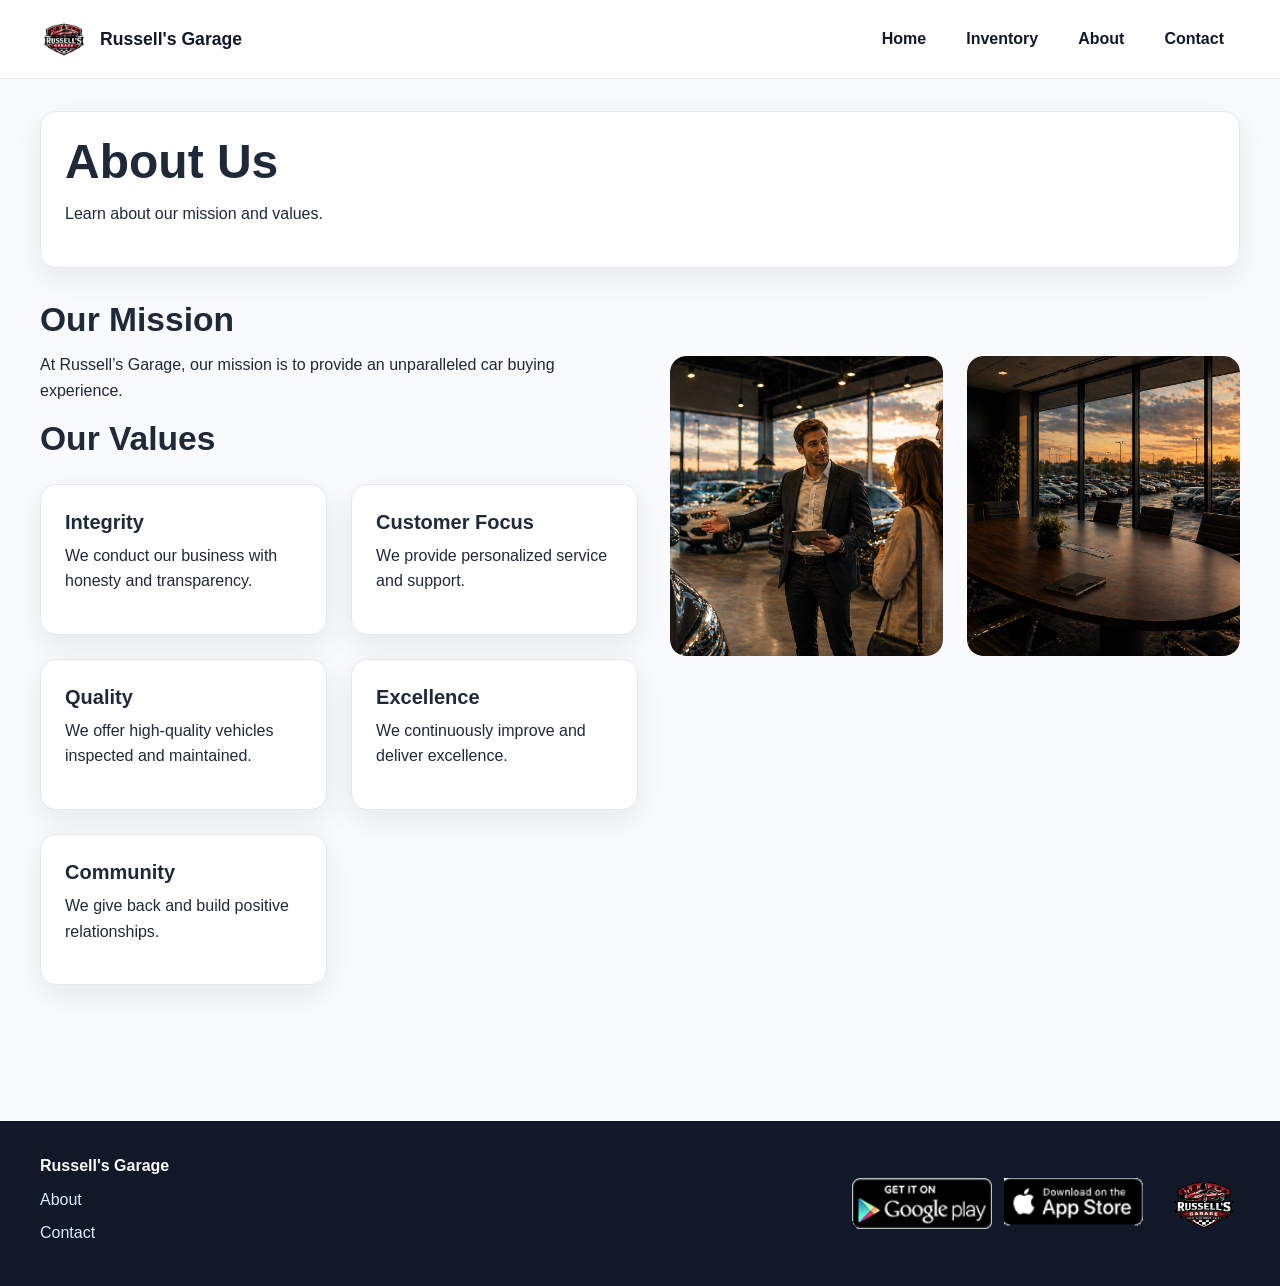
==== about.html @ 24dc9b9a "Deleted extra image" ====
<!DOCTYPE html>
<html lang="en">
<head>
  <meta charset="UTF-8" />
  <meta name="viewport" content="width=device-width, initial-scale=1.0" />
  <title>Russell's Garage | About</title>
  <link rel="stylesheet" href="styles.css" />
</head>
<body>

  <header class="site-header">
    <div class="header-inner">
      <a class="brand" href="index.html">
        <img src="images/logo.png" alt="Russell's Garage logo" />
        <span class="brand-name">Russell's Garage</span>
      </a>

      <nav class="main-nav" aria-label="Main navigation">
        <a href="index.html">Home</a>
        <a href="inventory.html">Inventory</a>
        <a href="about.html">About</a>
        <a href="contact.html">Contact</a>
      </nav>
    </div>
  </header>

  <main class="container">
    <section class="hero" aria-label="About header">
      <div class="card">
        <h1>About Us</h1>
        <p>Learn about our mission and values.</p>
      </div>
    </section>

    <section class="promo" aria-label="About layout">
      <div class="media-right">
        <h2>Our Mission</h2>
        <p>
          At Russell’s Garage, our mission is to provide an unparalleled car buying experience.
        </p>

        <h2>Our Values</h2>
        <div class="grid-two" aria-label="Values list">
          <section class="card">
            <h3>Integrity</h3>
            <p>We conduct our business with honesty and transparency.</p>
          </section>

          <section class="card">
            <h3>Customer Focus</h3>
            <p>We provide personalized service and support.</p>
          </section>

          <section class="card">
            <h3>Quality</h3>
            <p>We offer high-quality vehicles inspected and maintained.</p>
          </section>

          <section class="card">
            <h3>Excellence</h3>
            <p>We continuously improve and deliver excellence.</p>
          </section>

          <section class="card">
            <h3>Community</h3>
            <p>We give back and build positive relationships.</p>
          </section>
        </div>
      </div>

<section class="gallery" aria-label="About images">
  <div class="grid-two">

    <div class="gallery-item">
      <img src="images/about-1.jpg" alt="Office meeting room" />
    </div>

    <div class="gallery-item">
      <img src="images/about-2.jpg" alt="Team showing car to customer" />
    </div>

  </div>
</section>

  </main>

  <footer class="site-footer">
    <div class="container footer-inner">
      <div class="footer-left">
        <h4>Russell's Garage</h4>
        <p><a href="about.html">About</a></p>
        <p><a href="contact.html">Contact</a></p>
      </div>

      <div class="store-badges" aria-label="App store badges">
        <img src="images/google-play.png" alt="Get it on Google Play" />
        <img src="images/app-store.png" alt="Download on the App Store" />
      </div>

      <div class="footer-right">
        <img class="footer-logo" src="images/logo.png" alt="Russell's Garage logo" />
      </div>
    </div>
  </footer>

</body>
</html>
---- styles.css ----
/* =========================
   RESET / BASE
========================= */
*,
*::before,
*::after {
  box-sizing: border-box;
}

html {
  font-size: 16px;
  -webkit-text-size-adjust: 100%;
}

body {
  margin: 0;
  font-family: Arial, Helvetica, sans-serif;
  line-height: 1.6;
  color: #1f2937;
  background: #f8fafc;
}

img {
  display: block;
  max-width: 100%;
  height: auto;
}

a {
  color: inherit;
  text-decoration: none;
}

:root {
  --container: 1200px;
  --space-xs: 0.5rem;
  --space-sm: 0.75rem;
  --space-md: 1rem;
  --space-lg: 1.5rem;
  --space-xl: 2rem;
  --space-2xl: 3rem;

  --radius: 16px;
  --shadow: 0 10px 30px rgba(0, 0, 0, 0.08);

  --bg: #f8fafc;
  --surface: #ffffff;
  --text: #1f2937;
  --muted: #6b7280;
  --border: #e5e7eb;
  --brand: #111827;
  --accent: #2563eb;
}

.container {
  width: min(100% - 2rem, var(--container));
  margin-inline: auto;
}

body,
main,
section,
div,
header,
footer,
nav {
  min-width: 0;
}

/* =========================
   TYPOGRAPHY
========================= */
h1,
h2,
h3,
h4,
p {
  margin-top: 0;
}

h1 {
  font-size: clamp(2rem, 4vw, 3rem);
  line-height: 1.1;
  margin-bottom: 0.75rem;
}

h2 {
  font-size: clamp(1.5rem, 3vw, 2.1rem);
  line-height: 1.2;
  margin-bottom: 0.75rem;
}

h3 {
  font-size: clamp(1.125rem, 2vw, 1.25rem);
  line-height: 1.3;
  margin-bottom: 0.5rem;
}

p {
  font-size: clamp(1rem, 1.2vw, 1.05rem);
  color: var(--text);
}

/* =========================
   HEADER / NAV
========================= */
.site-header {
  position: sticky;
  top: 0;
  z-index: 100;
  background: rgba(255, 255, 255, 0.95);
  backdrop-filter: blur(10px);
  border-bottom: 1px solid var(--border);
}

.header-inner {
  width: min(100% - 2rem, var(--container));
  margin-inline: auto;
  display: flex;
  align-items: center;
  justify-content: space-between;
  gap: 1rem;
  padding: 0.9rem 0;
  flex-wrap: wrap;
}

.brand {
  display: inline-flex;
  align-items: center;
  gap: 0.75rem;
  min-width: 0;
}

.brand img {
  width: 48px;
  height: 48px;
  object-fit: contain;
  flex-shrink: 0;
}

.brand-name {
  font-size: 1.1rem;
  font-weight: 700;
  color: var(--brand);
  white-space: nowrap;
}

.main-nav {
  display: flex;
  align-items: center;
  justify-content: flex-end;
  gap: 0.5rem;
  flex-wrap: wrap;
}

.main-nav a {
  display: inline-flex;
  align-items: center;
  justify-content: center;
  min-height: 44px;
  padding: 0.75rem 1rem;
  border-radius: 999px;
  color: var(--brand);
  font-weight: 600;
  transition: background 0.2s ease, color 0.2s ease;
}

.main-nav a:hover,
.main-nav a:focus-visible {
  background: #eef2ff;
  color: var(--accent);
  outline: none;
}

/* =========================
   MAIN SECTIONS
========================= */
main.container {
  padding-block: var(--space-xl);
}

.hero {
  margin-bottom: var(--space-xl);
}

.card {
  background: var(--surface);
  border: 1px solid var(--border);
  border-radius: var(--radius);
  box-shadow: var(--shadow);
  padding: clamp(1rem, 2vw, 1.5rem);
}

.promo {
  display: grid;
  grid-template-columns: 1.05fr 1fr;
  gap: var(--space-xl);
  align-items: start;
  margin-bottom: var(--space-xl);
}

.media-left,
.media-right {
  min-width: 0;
}

.gallery {
  margin-top: var(--space-xl);
}

.gallery-item {
  overflow: hidden;
  border-radius: var(--radius);
}

.quote-box {
  background: var(--surface);
  border: 1px solid var(--border);
  border-radius: var(--radius);
  box-shadow: var(--shadow);
  padding: clamp(1rem, 2vw, 1.5rem);
  margin: 0 auto var(--space-xl);
  max-width: 700px;
  text-align: center;
}

.quote-box p {
  margin-bottom: 1rem;
  color: var(--text);
}

.quote-box button {
  min-height: 48px;
  padding: 0.9rem 1.25rem;
  border: none;
  border-radius: 999px;
  background: var(--brand);
  color: #fff;
  font-weight: 700;
  cursor: pointer;
  transition: transform 0.2s ease, opacity 0.2s ease;
}

.quote-box button:hover,
.quote-box button:focus-visible {
  opacity: 0.92;
  transform: translateY(-1px);
  outline: none;
}

.media-left img,
.gallery-item img {
  width: 100%;
  border-radius: var(--radius);
  object-fit: cover;
  box-shadow: var(--shadow);
}

.grid-two {
  display: grid;
  grid-template-columns: repeat(2, minmax(0, 1fr));
  gap: var(--space-lg);
  margin-block: var(--space-lg);
}

.gallery {
  margin-top: var(--space-xl);
}

.gallery-item {
  overflow: hidden;
  border-radius: var(--radius);
}

/* =========================
   BUTTONS
========================= */
.button-row {
  display: flex;
  flex-wrap: wrap;
  gap: 0.75rem;
  margin-top: 1.25rem;
}

.btn {
  display: inline-flex;
  align-items: center;
  justify-content: center;
  min-height: 48px;
  padding: 0.9rem 1.25rem;
  border-radius: 999px;
  background: var(--brand);
  color: #fff;
  font-weight: 700;
  border: none;
  transition: transform 0.2s ease, opacity 0.2s ease;
}

.btn:hover,
.btn:focus-visible {
  opacity: 0.92;
  transform: translateY(-1px);
  outline: none;
}

/* =========================
   FOOTER
========================= */
.site-footer {
  background: #111827;
  color: #f9fafb;
  margin-top: var(--space-2xl);
}

.footer-inner {
  display: grid;
  grid-template-columns: 1fr auto auto;
  gap: var(--space-lg);
  align-items: center;
  padding: var(--space-xl) 0;
}

.footer-left h4,
.footer-left p {
  color: #f9fafb;
  margin-bottom: 0.5rem;
}

.footer-left a {
  color: #dbeafe;
}

.store-badges {
  display: flex;
  flex-wrap: wrap;
  gap: 0.75rem;
  justify-content: center;
}

.store-badges img {
  width: 140px;
  max-width: 100%;
  height: auto;
}

.footer-right {
  display: flex;
  justify-content: flex-end;
}

.footer-logo {
  width: 72px;
  height: 72px;
  object-fit: contain;
}

/* =========================
   TABLET
========================= */
@media (max-width: 900px) {
  .promo {
    grid-template-columns: 1fr;
  }

  .grid-two {
    grid-template-columns: 1fr;
  }

  .footer-inner {
    grid-template-columns: 1fr;
    text-align: center;
  }

  .footer-right {
    justify-content: center;
  }
}

/* =========================
   MOBILE
========================= */
@media (max-width: 640px) {
  .header-inner {
    align-items: stretch;
  }

  .brand {
    justify-content: center;
  }

  .brand-name {
    white-space: normal;
    text-align: center;
  }

  .main-nav {
    width: 100%;
    justify-content: center;
    gap: 0.5rem;
  }

  .main-nav a {
    flex: 1 1 calc(50% - 0.5rem);
    min-width: 120px;
    text-align: center;
    padding: 0.85rem 0.75rem;
  }

  main.container {
    padding-block: 1.25rem;
  }

  .hero {
    margin-bottom: 1.25rem;
  }

  .card {
    padding: 1rem;
  }

  .button-row {
    flex-direction: column;
  }

  .btn {
    width: 100%;
  }

  .store-badges {
    flex-direction: column;
    align-items: center;
  }

  .store-badges img {
    width: min(180px, 100%);
  }
}

/* =========================
   VERY SMALL DEVICES
========================= */
@media (max-width: 380px) {
  .container,
  .header-inner {
    width: min(100% - 1rem, var(--container));
  }

  h1 {
    font-size: 1.75rem;
  }

  .main-nav a {
    flex: 1 1 100%;
  }
}
.contact-grid {
  display: grid;
  grid-template-columns: 1.2fr 0.8fr;
  gap: var(--space-xl);
  align-items: start;
  padding-block: var(--space-xl);
}

.contact-left,
.contact-right {
  min-width: 0;
}

.contact-left form {
  display: grid;
  gap: var(--space-md);
}

.contact-left label {
  display: grid;
  gap: 0.5rem;
  font-weight: 600;
  color: var(--brand);
}

.contact-left input,
.contact-left textarea {
  width: 100%;
  padding: 0.9rem 1rem;
  border: 1px solid var(--border);
  border-radius: 12px;
  background: var(--surface);
  color: var(--text);
  font: inherit;
}

.contact-left textarea {
  resize: vertical;
  min-height: 140px;
}

.contact-left input:focus,
.contact-left textarea:focus {
  outline: 2px solid #dbeafe;
  outline-offset: 2px;
}

.map-placeholder {
  margin-top: var(--space-lg);
  min-height: 220px;
  border: 1px dashed var(--border);
  border-radius: var(--radius);
  display: grid;
  place-items: center;
  background: #f1f5f9;
  color: var(--muted);
  font-weight: 600;
  text-align: center;
  padding: 1rem;
}

@media (max-width: 900px) {
  .contact-grid {
    grid-template-columns: 1fr;
  }
}

@media (max-width: 640px) {
  .contact-grid {
    gap: var(--space-lg);
    padding-block: 1.25rem;
  }

  .contact-left .btn {
    width: 100%;
  }
}


/* Popup background overlay */
.popup-overlay {
  position: fixed;
  top: 0;
  left: 0;
  width: 100%;
  height: 100%;
  background: rgba(0, 0, 0, 0.6);

  /* Hidden by default */
  display: none;

  /* Center popup */
  justify-content: center;
  align-items: center;
}

/* Popup box styling */
.popup-box {
  background: white;
  padding: 1.5rem;
  border-radius: 16px;
}

/* When popup is active */
.popup-overlay.show {
  display: flex;
}

/*About Us Images */
.gallery-item img {
  width: 100%;
  height: 300px;       /* makes both same height */
  object-fit: cover;   /* prevents stretching */
}
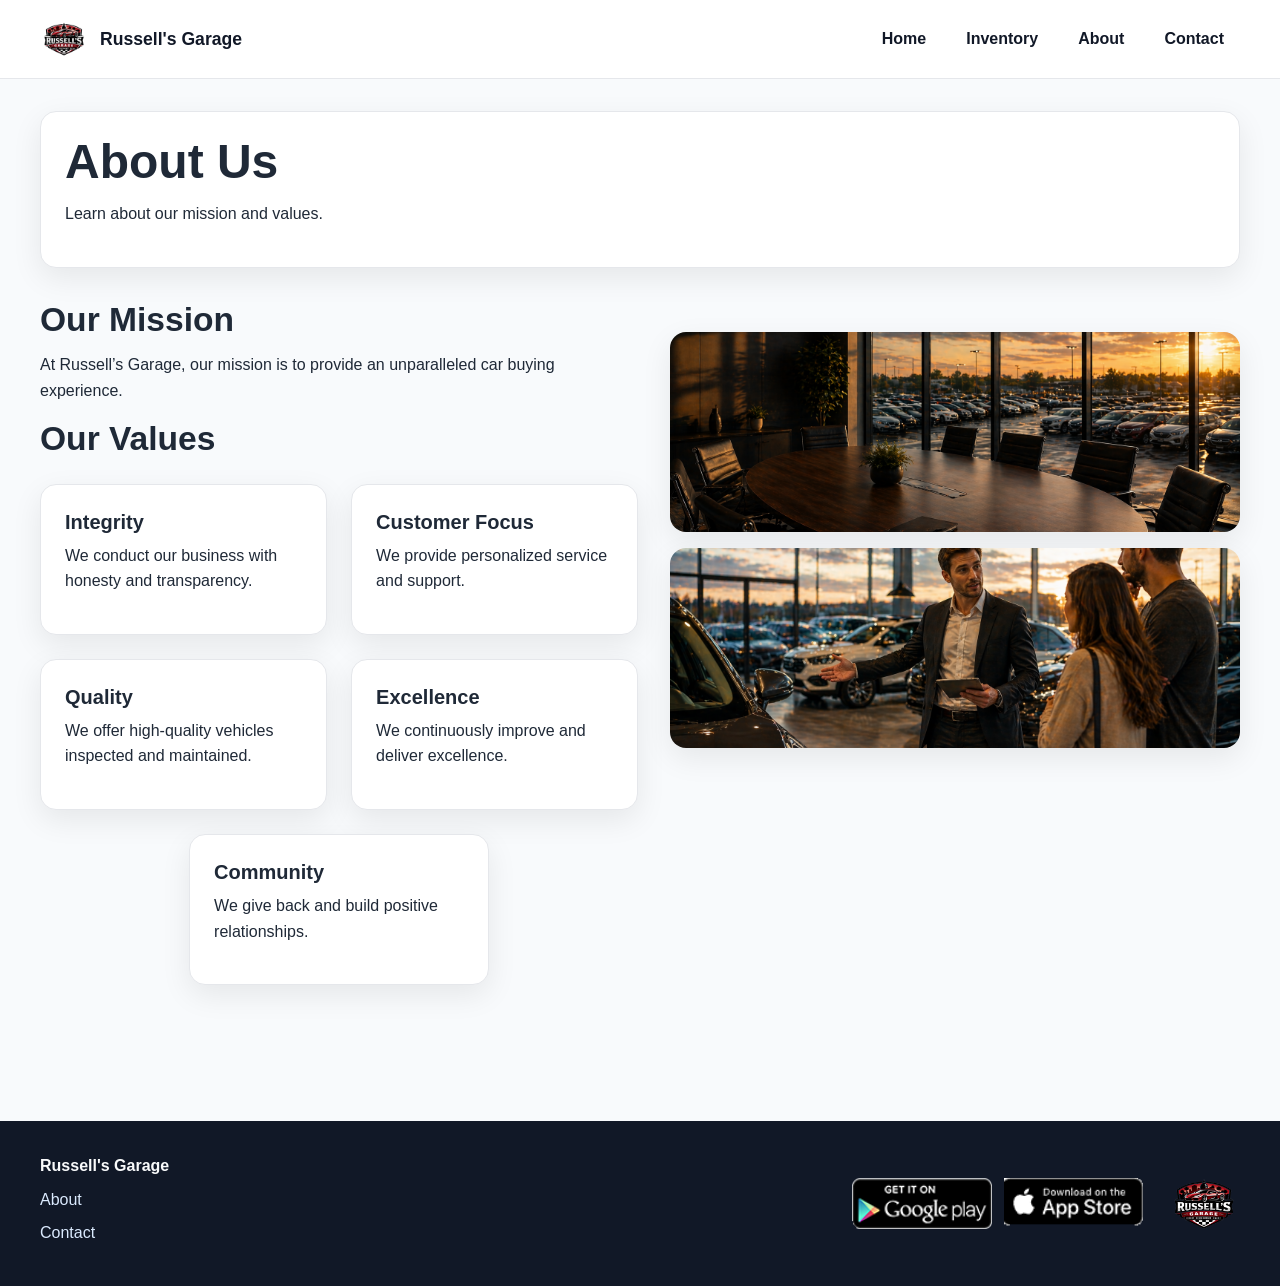
==== commit 97751b2e: "About Us images centered + centered community box" ====
--- a/about.html
+++ b/about.html
@@ -69,15 +69,12 @@
       </div>
 
 <section class="gallery" aria-label="About images">
-  <div class="grid-two">
+ <div class="media-left about-images">
+  <img src="images/about-2.jpg" alt="Sales rep showing car" />
+  <img src="images/about-1.jpg" alt="Office meeting room" />
+</div>
 
-    <div class="gallery-item">
-      <img src="images/about-1.jpg" alt="Office meeting room" />
-    </div>
-
-    <div class="gallery-item">
-      <img src="images/about-2.jpg" alt="Team showing car to customer" />
-    </div>
+    
 
   </div>
 </section>
--- a/styles.css
+++ b/styles.css
@@ -562,8 +562,22 @@
 }
 
 /*About Us Images */
-.gallery-item img {
+.about-images {
+  display: flex;
+  flex-direction: column;
+  gap: 1rem;
+}
+
+.about-images img {
   width: 100%;
-  height: 300px;       /* makes both same height */
-  object-fit: cover;   /* prevents stretching */
-}+  height: 200px;
+  object-fit: cover;
+  border-radius: var(--radius);
+}
+
+.grid-two section:last-child {
+  grid-column: 1 / -1;   /* span full width */
+  justify-self: center;  /* center it */
+  max-width: 300px;
+}
+
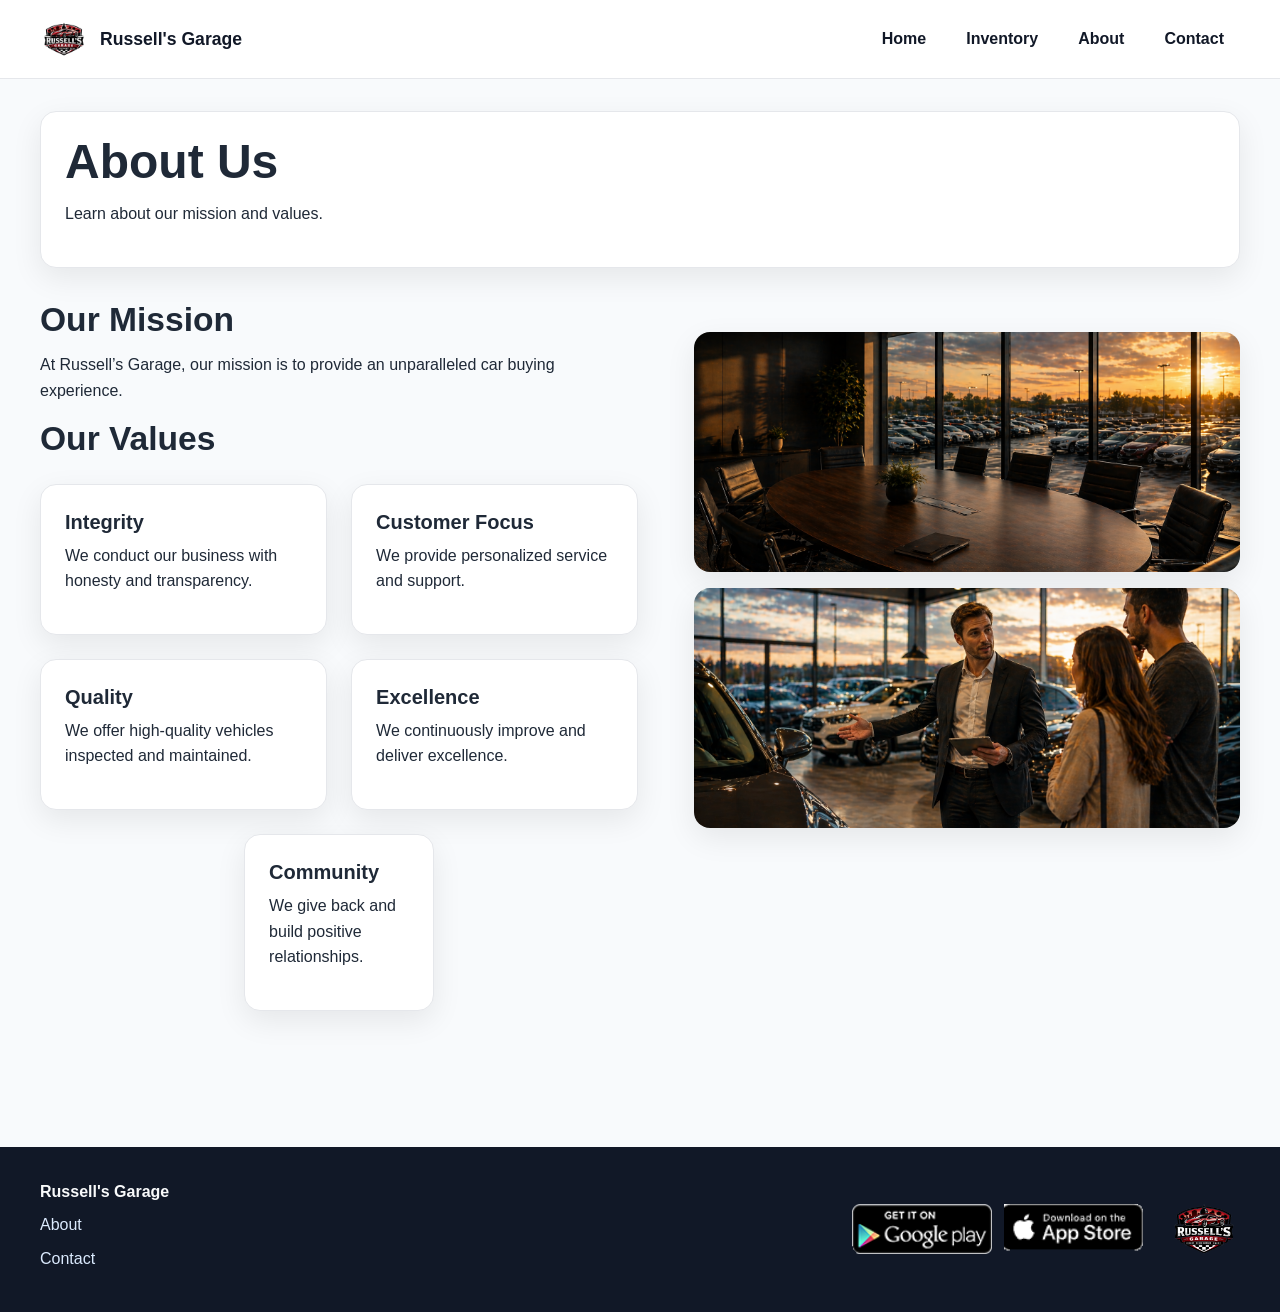
==== commit c64adb7d: "Actual Style Fix for About Us" ====
--- a/about.html
+++ b/about.html
@@ -61,7 +61,7 @@
             <p>We continuously improve and deliver excellence.</p>
           </section>
 
-          <section class="card">
+          <section class="card community-card">
             <h3>Community</h3>
             <p>We give back and build positive relationships.</p>
           </section>
--- a/styles.css
+++ b/styles.css
@@ -566,18 +566,19 @@
   display: flex;
   flex-direction: column;
   gap: 1rem;
+  margin-left: 1.5rem;
 }
 
 .about-images img {
   width: 100%;
-  height: 200px;
+  height: 240px;
   object-fit: cover;
   border-radius: var(--radius);
 }
 
-.grid-two section:last-child {
-  grid-column: 1 / -1;   /* span full width */
-  justify-self: center;  /* center it */
-  max-width: 300px;
-}
-
+.community-card {
+  grid-column: 1 / -1;
+  justify-self: center;
+  width: 100%;
+  max-width: 190px;
+}
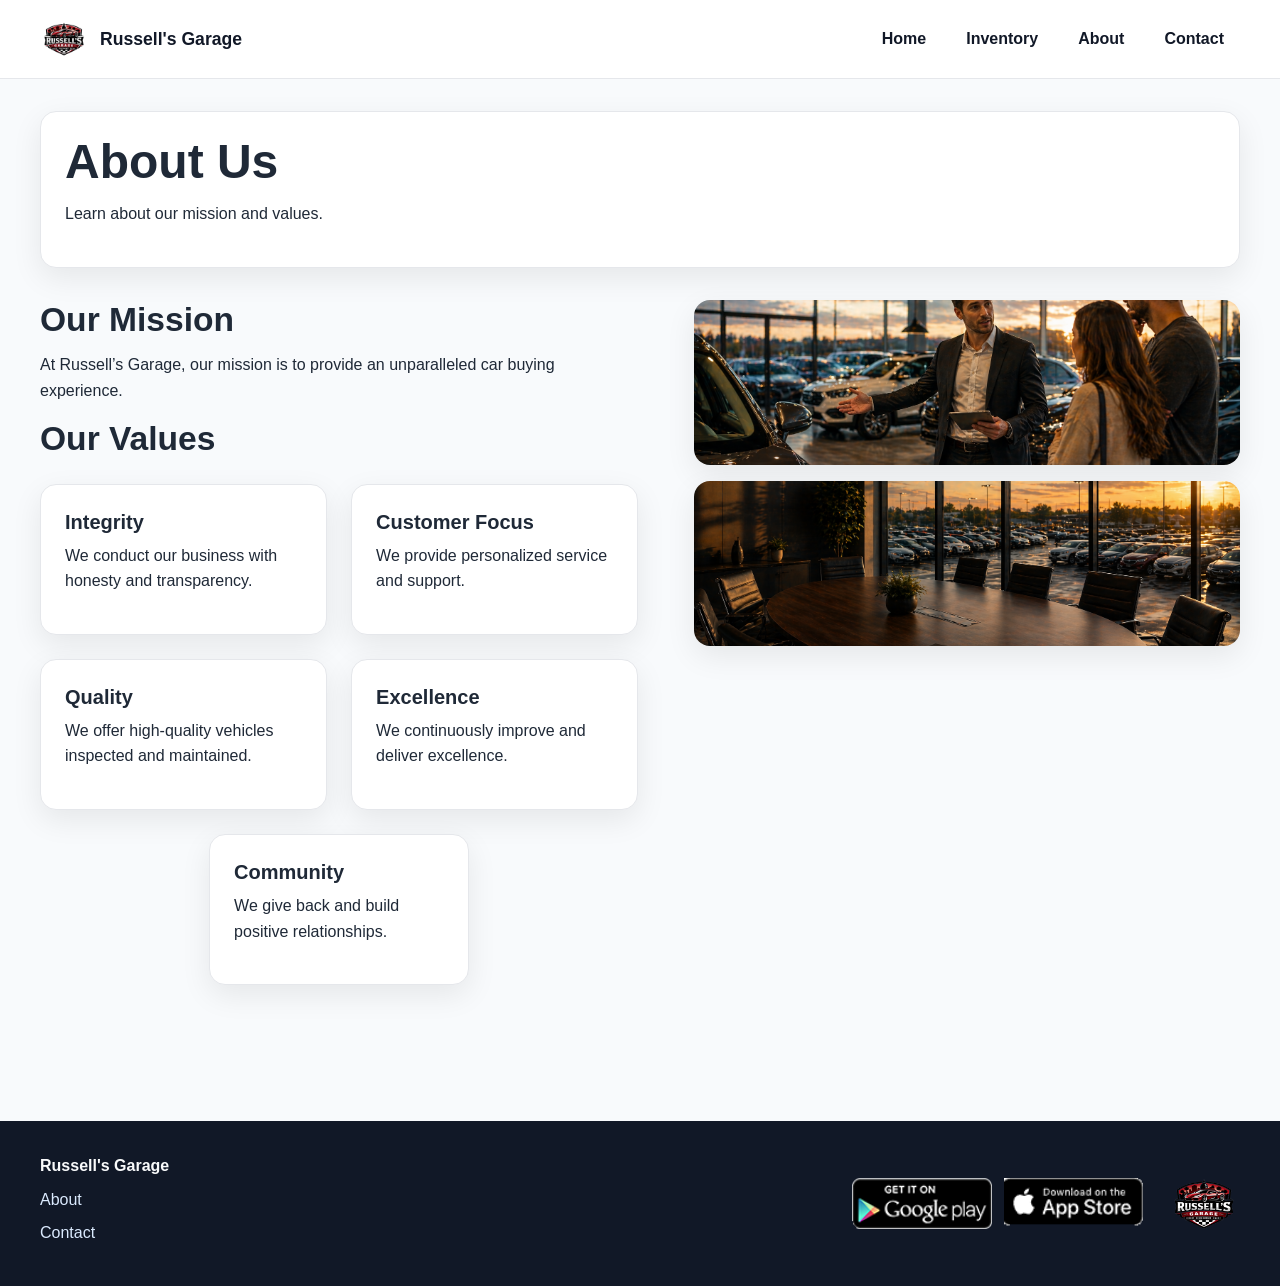
==== commit 92d4ca25: "FINAL FINAL FINAL fix" ====
--- a/about.html
+++ b/about.html
@@ -32,50 +32,46 @@
       </div>
     </section>
 
-    <section class="promo" aria-label="About layout">
-      <div class="media-right">
-        <h2>Our Mission</h2>
-        <p>
-          At Russell’s Garage, our mission is to provide an unparalleled car buying experience.
-        </p>
+<section class="promo about-promo" aria-label="About layout">
+  <div class="media-right">
+    <h2>Our Mission</h2>
+    <p>
+      At Russell’s Garage, our mission is to provide an unparalleled car buying
+      experience.
+    </p>
 
-        <h2>Our Values</h2>
-        <div class="grid-two" aria-label="Values list">
-          <section class="card">
-            <h3>Integrity</h3>
-            <p>We conduct our business with honesty and transparency.</p>
-          </section>
+    <h2>Our Values</h2>
+    <div class="grid-two" aria-label="Values list">
+      <section class="card">
+        <h3>Integrity</h3>
+        <p>We conduct our business with honesty and transparency.</p>
+      </section>
 
-          <section class="card">
-            <h3>Customer Focus</h3>
-            <p>We provide personalized service and support.</p>
-          </section>
+      <section class="card">
+        <h3>Customer Focus</h3>
+        <p>We provide personalized service and support.</p>
+      </section>
 
-          <section class="card">
-            <h3>Quality</h3>
-            <p>We offer high-quality vehicles inspected and maintained.</p>
-          </section>
+      <section class="card">
+        <h3>Quality</h3>
+        <p>We offer high-quality vehicles inspected and maintained.</p>
+      </section>
 
-          <section class="card">
-            <h3>Excellence</h3>
-            <p>We continuously improve and deliver excellence.</p>
-          </section>
+      <section class="card">
+        <h3>Excellence</h3>
+        <p>We continuously improve and deliver excellence.</p>
+      </section>
 
-          <section class="card community-card">
-            <h3>Community</h3>
-            <p>We give back and build positive relationships.</p>
-          </section>
-        </div>
-      </div>
+      <section class="card community-card">
+        <h3>Community</h3>
+        <p>We give back and build positive relationships.</p>
+      </section>
+    </div>
+  </div>
 
-<section class="gallery" aria-label="About images">
- <div class="media-left about-images">
-  <img src="images/about-2.jpg" alt="Sales rep showing car" />
-  <img src="images/about-1.jpg" alt="Office meeting room" />
-</div>
-
-    
-
+  <div class="media-left about-images">
+    <img src="images/about-1.jpg" alt="Office meeting room overlooking car lot" />
+    <img src="images/about-2.jpg" alt="Sales representative showing a car to customers" />
   </div>
 </section>
 
--- a/styles.css
+++ b/styles.css
@@ -195,7 +195,7 @@
   display: grid;
   grid-template-columns: 1.05fr 1fr;
   gap: var(--space-xl);
-  align-items: start;
+  align-items: stretch;
   margin-bottom: var(--space-xl);
 }
 
@@ -561,7 +561,11 @@
   display: flex;
 }
 
-/*About Us Images */
+/* ABOUT PAGE */
+.about-promo {
+  align-items: start;
+}
+
 .about-images {
   display: flex;
   flex-direction: column;
@@ -571,14 +575,16 @@
 
 .about-images img {
   width: 100%;
-  height: 240px;
+  height: 165px;
   object-fit: cover;
   border-radius: var(--radius);
+  box-shadow: var(--shadow);
+  display: block;
 }
 
 .community-card {
   grid-column: 1 / -1;
   justify-self: center;
   width: 100%;
-  max-width: 190px;
+  max-width: 260px;
 }
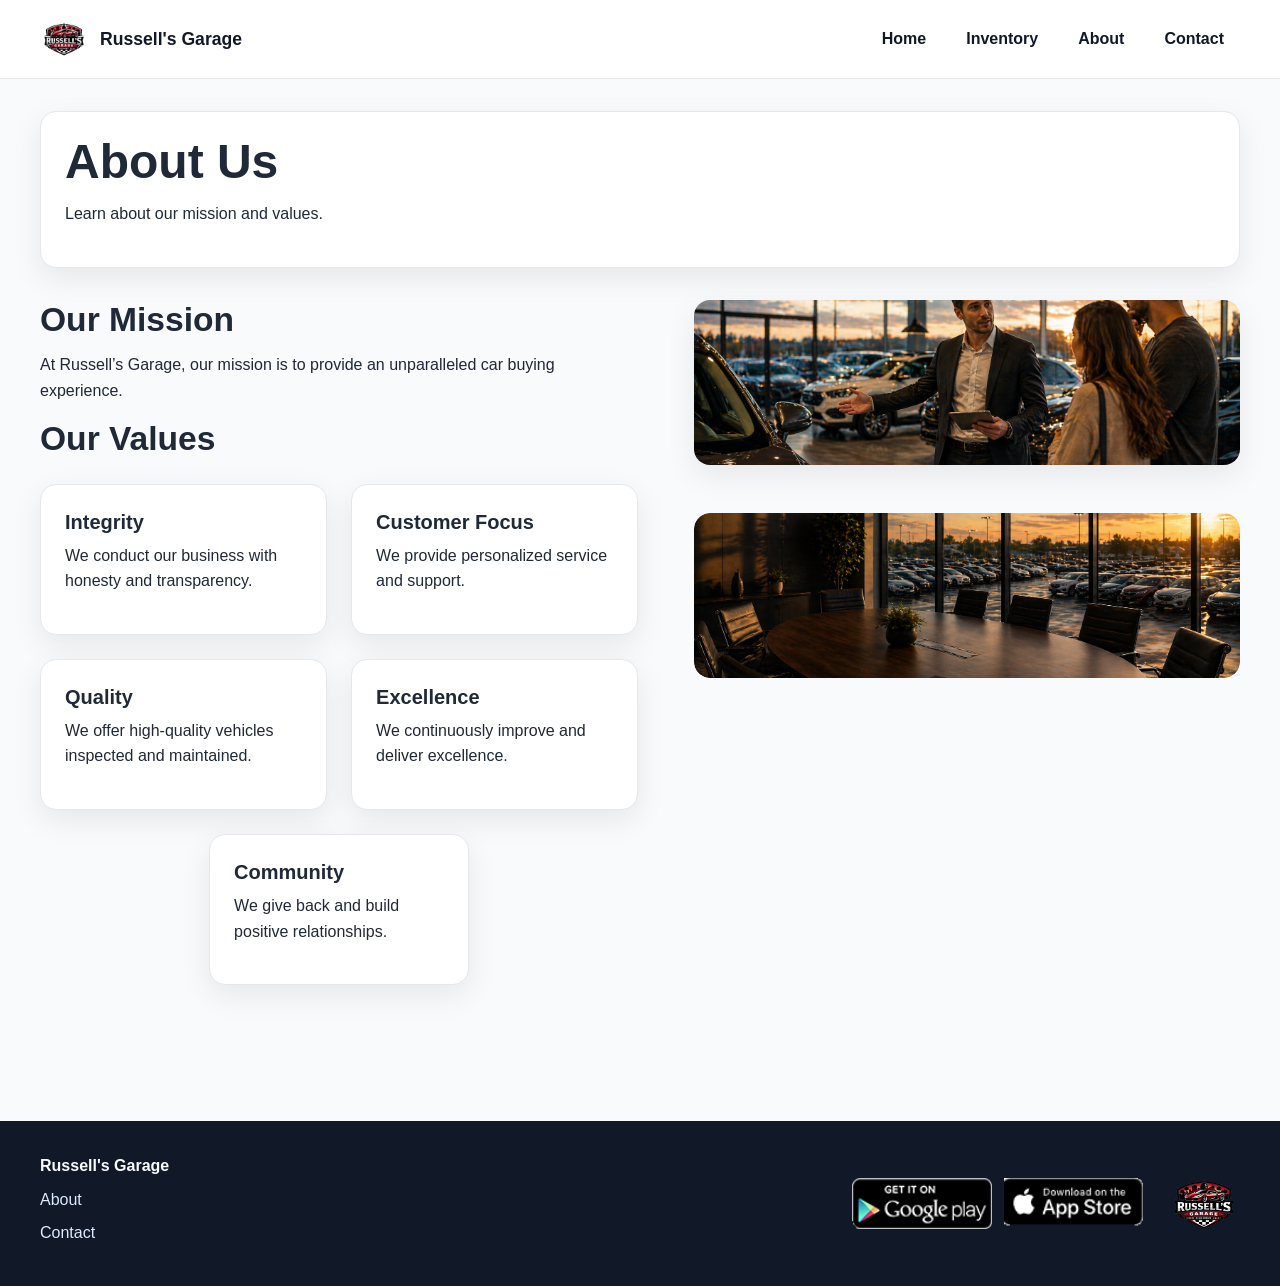
==== commit 7649f2aa: "Final 4 Fix" ====
--- a/about.html
+++ b/about.html
@@ -71,7 +71,11 @@
 
   <div class="media-left about-images">
     <img src="images/about-1.jpg" alt="Office meeting room overlooking car lot" />
-    <img src="images/about-2.jpg" alt="Sales representative showing a car to customers" />
+    <section class="gallery" aria-label="Team photo">
+  <div class="gallery-item">
+    <img src="images/about-2.jpg" alt="Team member smiling" />
+  </div>
+</section>
   </div>
 </section>
 
--- a/styles.css
+++ b/styles.css
@@ -5,6 +5,21 @@
 *::before,
 *::after {
   box-sizing: border-box;
+}
+
+html,
+body {
+  min-height: 100%;
+}
+
+body {
+  min-height: 100vh;
+  display: flex;
+  flex-direction: column;
+}
+
+main {
+  flex: 1;
 }
 
 html {
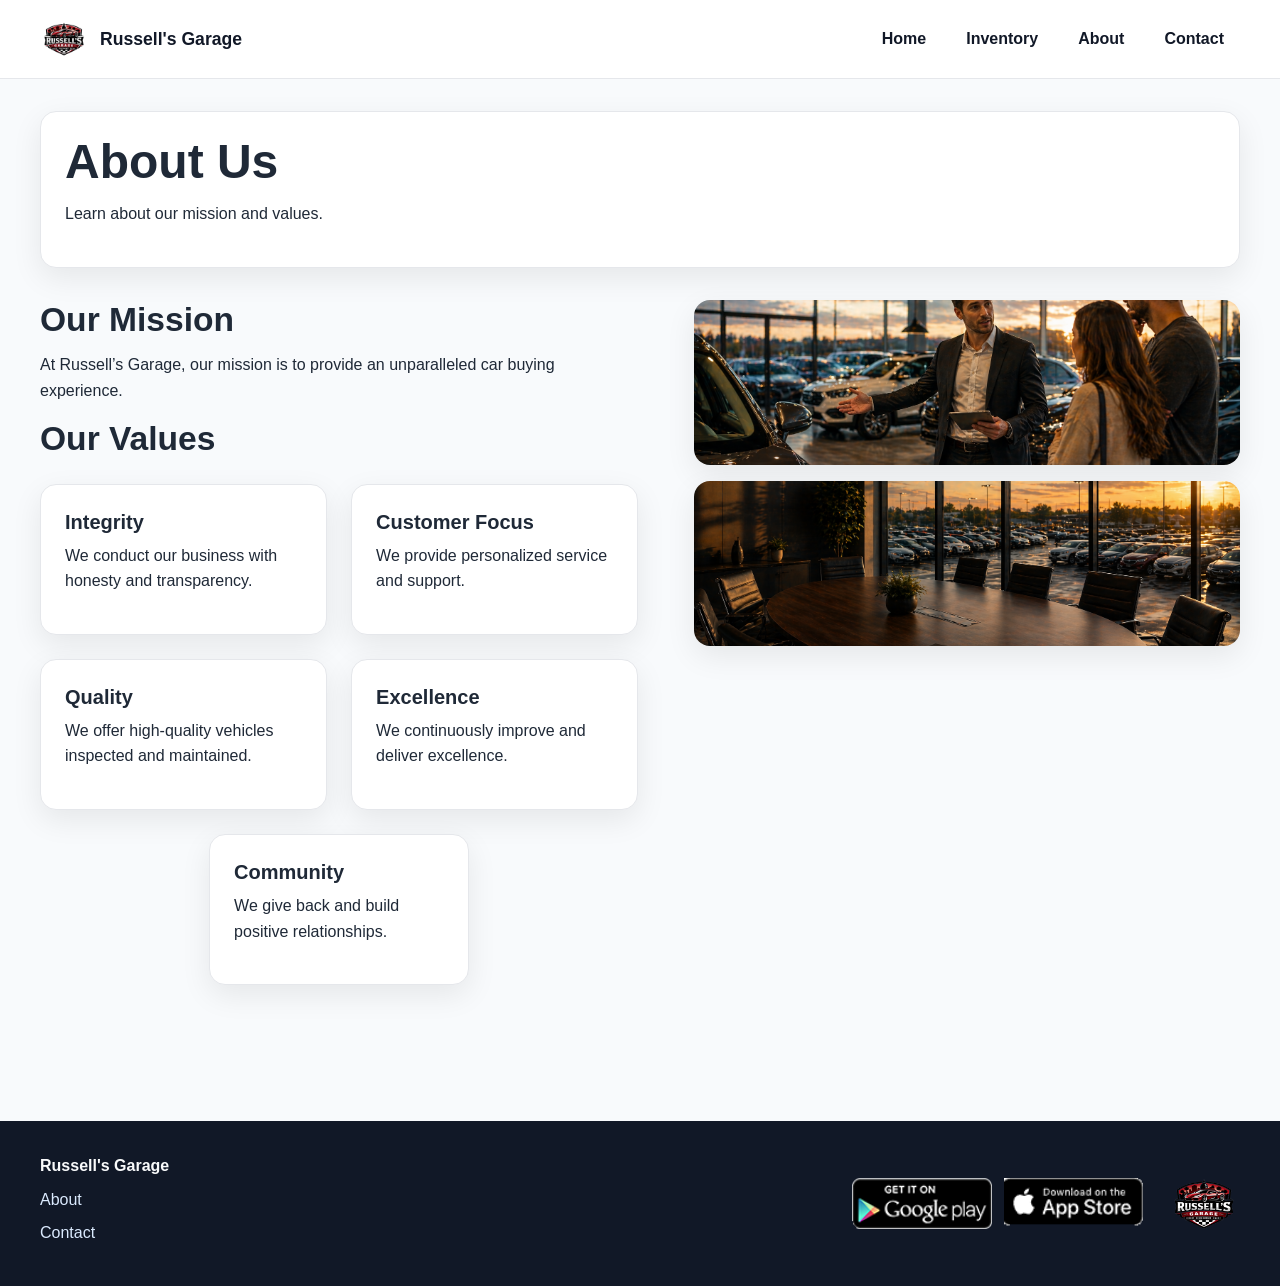
==== commit 300292ad: "Final 5 Fix" ====
--- a/about.html
+++ b/about.html
@@ -31,7 +31,6 @@
         <p>Learn about our mission and values.</p>
       </div>
     </section>
-
 <section class="promo about-promo" aria-label="About layout">
   <div class="media-right">
     <h2>Our Mission</h2>
@@ -71,11 +70,7 @@
 
   <div class="media-left about-images">
     <img src="images/about-1.jpg" alt="Office meeting room overlooking car lot" />
-    <section class="gallery" aria-label="Team photo">
-  <div class="gallery-item">
-    <img src="images/about-2.jpg" alt="Team member smiling" />
-  </div>
-</section>
+    <img src="images/about-2.jpg" alt="Sales representative showing a car to customers" />
   </div>
 </section>
 
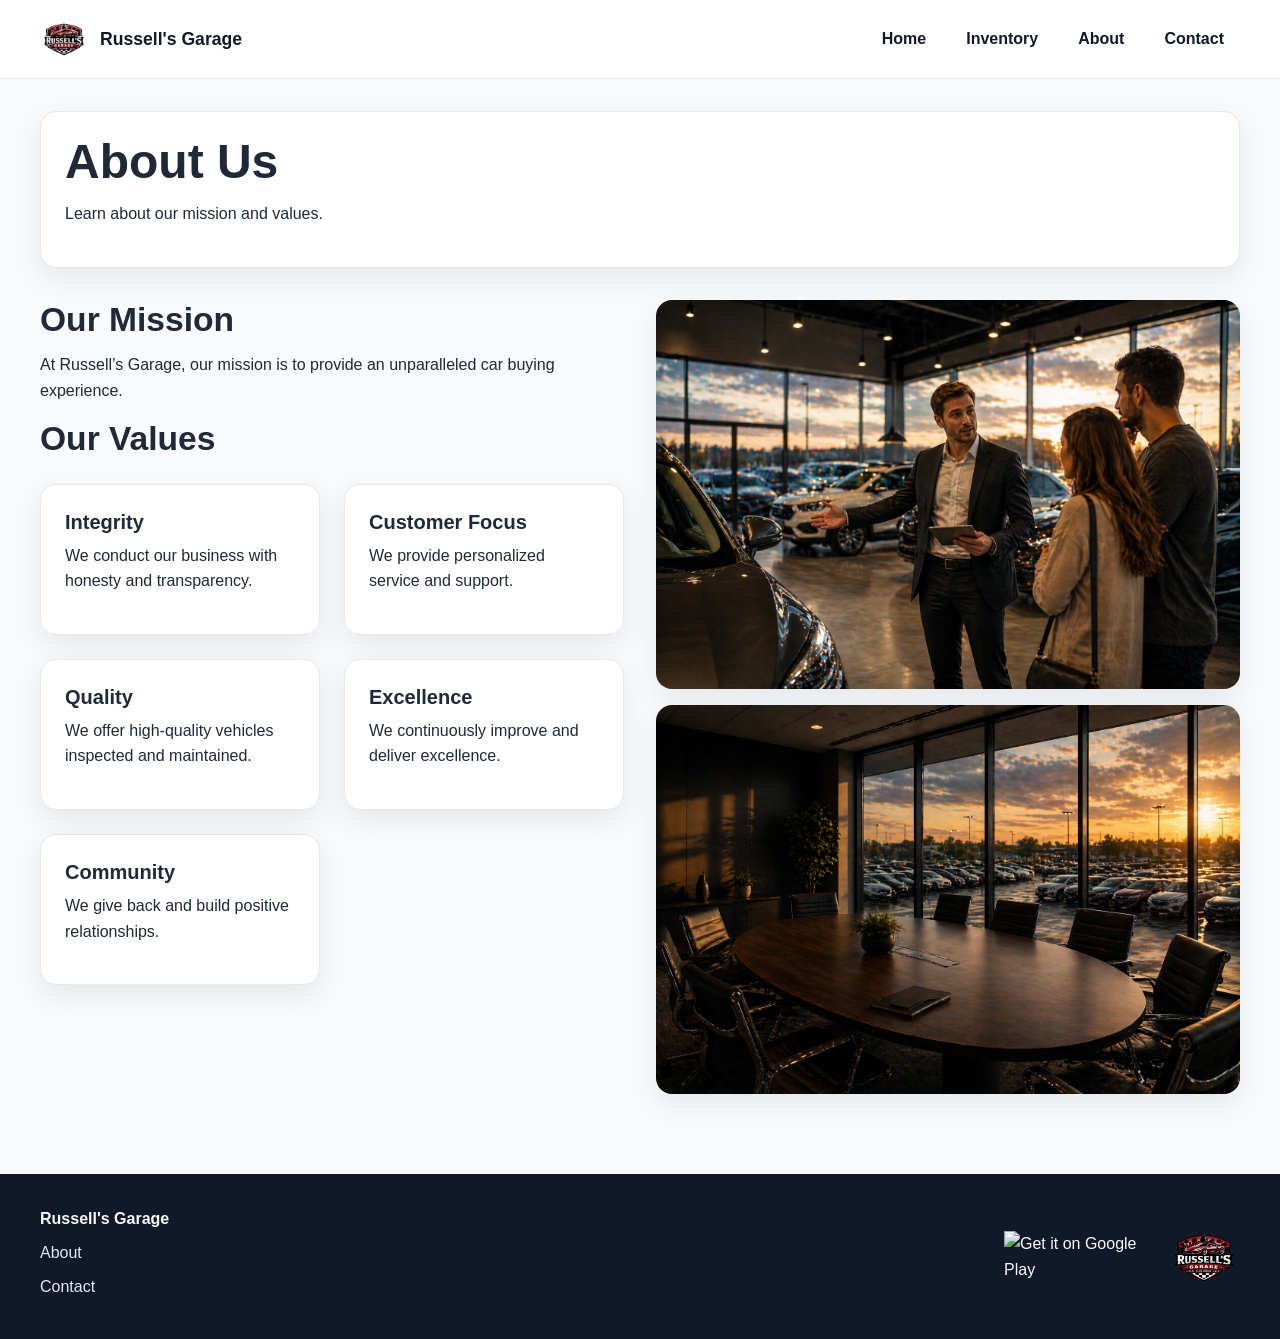
==== commit df169fd9: "Updated app store logo, more clean" ====
--- a/about.html
+++ b/about.html
@@ -85,8 +85,7 @@
       </div>
 
       <div class="store-badges" aria-label="App store badges">
-        <img src="images/google-play.png" alt="Get it on Google Play" />
-        <img src="images/app-store.png" alt="Download on the App Store" />
+        <img src="install.png" alt="Get it on Google Play" />
       </div>
 
       <div class="footer-right">
--- a/styles.css
+++ b/styles.css
@@ -208,10 +208,9 @@
 
 .promo {
   display: grid;
-  grid-template-columns: 1.05fr 1fr;
+  grid-template-columns: 1fr 1fr;
   gap: var(--space-xl);
   align-items: stretch;
-  margin-bottom: var(--space-xl);
 }
 
 .media-left,
@@ -234,7 +233,7 @@
   border-radius: var(--radius);
   box-shadow: var(--shadow);
   padding: clamp(1rem, 2vw, 1.5rem);
-  margin: 0 auto var(--space-xl);
+  margin: var(--space-xl) auto;
   max-width: 700px;
   text-align: center;
 }
@@ -576,30 +575,85 @@
   display: flex;
 }
 
-/* ABOUT PAGE */
-.about-promo {
-  align-items: start;
-}
-
+
+/* About Us Images */
 .about-images {
-  display: flex;
-  flex-direction: column;
+  display: grid;
+  grid-template-rows: 1fr 1fr;
   gap: 1rem;
-  margin-left: 1.5rem;
+  min-height: 520px;
 }
 
 .about-images img {
   width: 100%;
-  height: 165px;
+  height: 100%;
   object-fit: cover;
   border-radius: var(--radius);
   box-shadow: var(--shadow);
-  display: block;
-}
-
-.community-card {
-  grid-column: 1 / -1;
-  justify-self: center;
+}
+
+/* Invertory Style*/
+.filters {
+  display: flex;
+  flex-wrap: wrap;
+  gap: 0.75rem;
+  margin-bottom: var(--space-xl);
+  align-items: center;
+}
+
+.filters input,
+.filters select {
+  min-height: 44px;
+  padding: 0.75rem 1rem;
+  border: 1px solid var(--border);
+  border-radius: 12px;
+  background: var(--surface);
+  font: inherit;
+  color: var(--text);
+}
+
+.inventory-grid {
+  display: grid;
+  grid-template-columns: repeat(3, minmax(0, 1fr));
+  gap: var(--space-xl);
+}
+
+.inventory-card {
+  background: var(--surface);
+  border: 1px solid var(--border);
+  border-radius: var(--radius);
+  box-shadow: var(--shadow);
+  overflow: hidden;
+  padding: 1rem;
+  display: flex;
+  flex-direction: column;
+  gap: 0.75rem;
+}
+
+.inventory-card img {
   width: 100%;
-  max-width: 260px;
+  height: 220px;
+  object-fit: cover;
+  border-radius: 12px;
+}
+
+.inventory-card h4 {
+  margin: 0;
+  font-size: 1.1rem;
+  color: var(--brand);
+}
+
+.inventory-card p {
+  margin: 0;
+}
+
+.inventory-card .btn {
+  margin-top: auto;
+  width: 100%;
+}
+
+@media (max-width: 900px) {
+  .inventory-grid {
+    grid-template-columns: 1fr;
+  }
 }
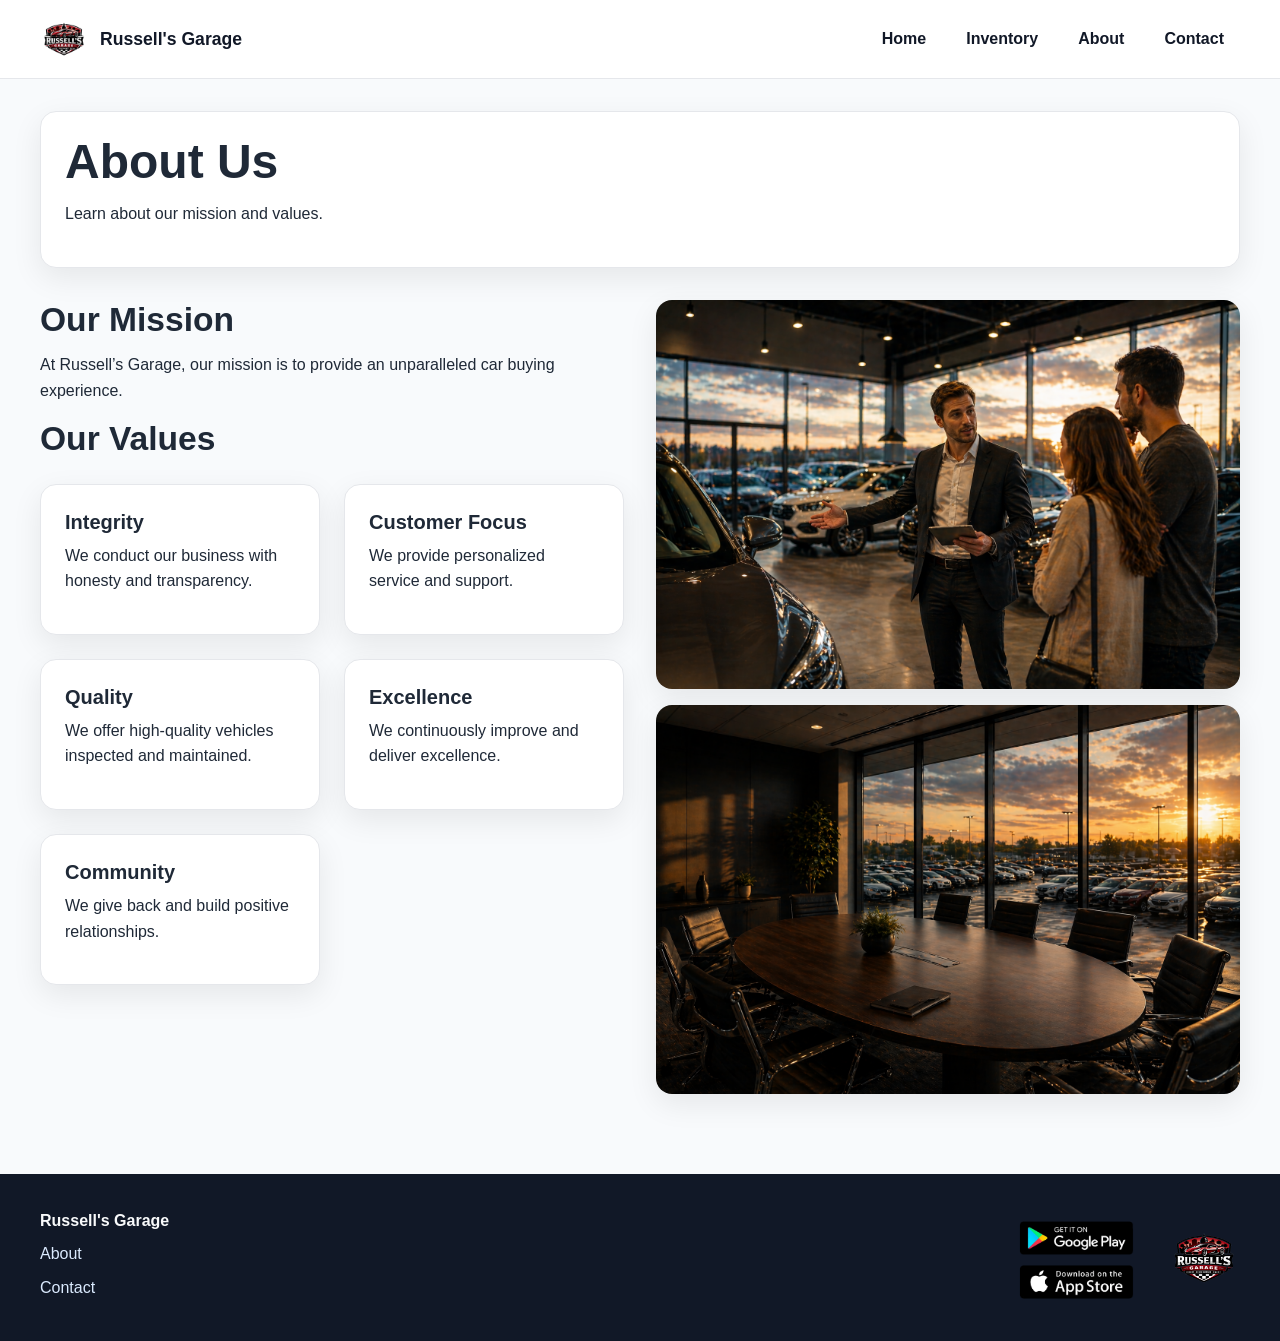
==== commit b9a17134: "Updated the app store logo again" ====
--- a/about.html
+++ b/about.html
@@ -85,7 +85,7 @@
       </div>
 
       <div class="store-badges" aria-label="App store badges">
-        <img src="install.png" alt="Get it on Google Play" />
+        <img src="images/install.png" alt="Get it on Google Play" />
       </div>
 
       <div class="footer-right">
